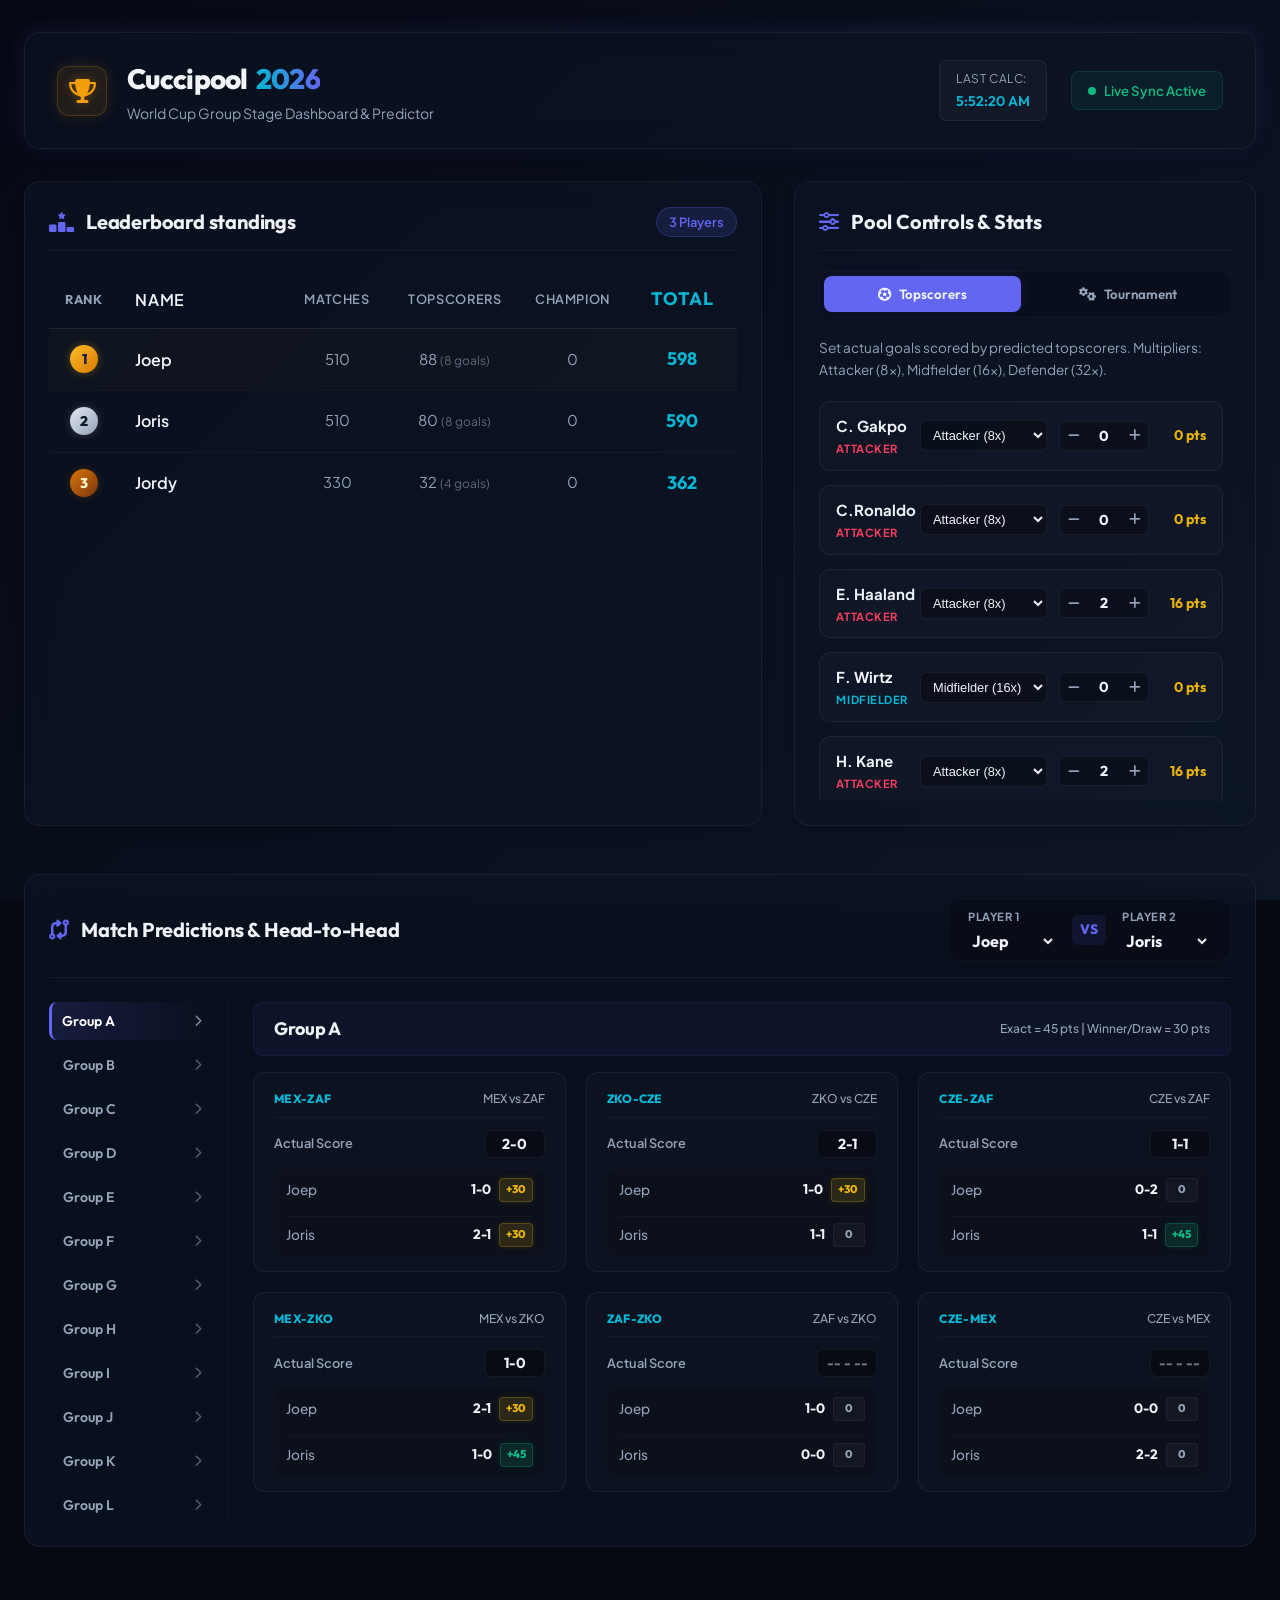
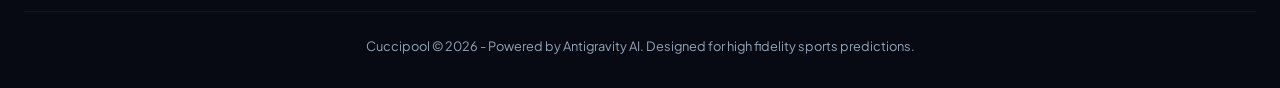
==== index.html @ 0c63f603 "init" ====
<!DOCTYPE html>
<html lang="en">
<head>
  <meta charset="UTF-8">
  <meta name="viewport" content="width=device-width, initial-scale=1.0">
  <title>Cuccipool - World Cup Dashboard</title>
  <!-- Google Fonts -->
  <link rel="preconnect" href="https://fonts.googleapis.com">
  <link rel="preconnect" href="https://fonts.gstatic.com" crossorigin>
  <link href="https://fonts.googleapis.com/css2?family=Outfit:wght@300;400;500;600;700;800&family=Plus+Jakarta+Sans:wght@300;400;500;600;700&display=swap" rel="stylesheet">
  <!-- FontAwesome Icons -->
  <link rel="stylesheet" href="https://cdnjs.cloudflare.com/ajax/libs/font-awesome/6.4.0/css/all.min.css">
  <!-- Stylesheets -->
  <link rel="stylesheet" href="style.css">
</head>
<body>
  <div class="app-container">
    <!-- Header -->
    <header class="main-header">
      <div class="logo-area">
        <div class="trophy-glow">
          <i class="fa-solid fa-trophy text-gold"></i>
        </div>
        <div class="header-text">
          <h1>Cuccipool <span>2026</span></h1>
          <p class="subtitle">World Cup Group Stage Dashboard & Predictor</p>
        </div>
      </div>
      <div class="header-meta">
        <div class="meta-item">
          <span class="meta-label">Last Calc:</span>
          <span class="meta-value" id="last-updated-time">-</span>
        </div>
        <div class="status-indicator">
          <span class="dot pulse"></span>
          <span class="status-text">Live Sync Active</span>
        </div>
      </div>
    </header>

    <!-- Main Grid -->
    <main class="dashboard-grid">
      <!-- Left Column: Leaderboard -->
      <section class="grid-card leaderboard-card">
        <div class="card-header">
          <div class="header-title">
            <i class="fa-solid fa-ranking-star"></i>
            <h2>Leaderboard standings</h2>
          </div>
          <span class="badge" id="participant-count">2 Players</span>
        </div>
        <div class="table-container">
          <table id="leaderboard-table">
            <thead>
              <tr>
                <th class="col-rank">Rank</th>
                <th class="col-name">Name</th>
                <th class="col-pts text-center">Matches</th>
                <th class="col-pts text-center">Topscorers</th>
                <th class="col-pts text-center">Champion</th>
                <th class="col-total text-center">Total</th>
              </tr>
            </thead>
            <tbody id="leaderboard-body">
              <!-- Dynamically populated -->
              <tr class="placeholder-row">
                <td colspan="6"><i class="fa-solid fa-spinner fa-spin"></i> Loading standings...</td>
              </tr>
            </tbody>
          </table>
        </div>
      </section>

      <!-- Right Column: Settings, Champion and Topscorers -->
      <section class="grid-card admin-card">
        <div class="card-header">
          <div class="header-title">
            <i class="fa-solid fa-sliders"></i>
            <h2>Pool Controls & Stats</h2>
          </div>
        </div>
        
        <div class="tabs">
          <button class="tab-btn active" onclick="switchTab('topscorers-tab')">
            <i class="fa-solid fa-soccer-ball"></i> Topscorers
          </button>
          <button class="tab-btn" onclick="switchTab('settings-tab')">
            <i class="fa-solid fa-gears"></i> Tournament
          </button>
        </div>

        <!-- Topscorers Panel -->
        <div id="topscorers-tab" class="tab-content active">
          <p class="section-desc">Set actual goals scored by predicted topscorers. Multipliers: Attacker (8x), Midfielder (16x), Defender (32x).</p>
          <div class="topscorers-list" id="topscorers-list-container">
            <!-- Dynamically populated -->
            <div class="placeholder-text"><i class="fa-solid fa-spinner fa-spin"></i> Loading topscorers...</div>
          </div>
        </div>

        <!-- Settings/Tournament Panel -->
        <div id="settings-tab" class="tab-content">
          <div class="form-group">
            <label for="actual-champion-input">Actual Tournament Champion</label>
            <div class="input-with-icon">
              <i class="fa-solid fa-crown text-gold"></i>
              <input type="text" id="actual-champion-input" placeholder="e.g. Spanje" oninput="onChampionChange(this.value)">
            </div>
            <p class="field-help">Predicting this correctly awards 250 points.</p>
          </div>

          <div class="pool-actions">
            <h3>Export/Import Data</h3>
            <p class="section-desc">Download updated actual results to save them permanently in your `actual_results.json` file.</p>
            <div class="action-buttons">
              <button class="btn btn-primary" onclick="exportResults()">
                <i class="fa-solid fa-file-export"></i> Export actual_results.json
              </button>
              <button class="btn btn-secondary" onclick="simulateRandomResults()">
                <i class="fa-solid fa-dice"></i> Simulate Group Stage
              </button>
              <button class="btn btn-outline" onclick="resetToDefaults()">
                <i class="fa-solid fa-rotate-left"></i> Reset Changes
              </button>
            </div>
          </div>
        </div>
      </section>
    </main>

    <!-- Bottom Section: Match Comparison -->
    <section class="grid-card comparison-card">
      <div class="comparison-header">
        <div class="header-title">
          <i class="fa-solid fa-code-compare"></i>
          <h2>Match Predictions & Head-to-Head</h2>
        </div>
        <div class="player-selectors">
          <div class="selector-group">
            <label for="player-a-select">Player 1</label>
            <select id="player-a-select" onchange="onPlayerSelectChange()"></select>
          </div>
          <div class="vs-divider">VS</div>
          <div class="selector-group">
            <label for="player-b-select">Player 2</label>
            <select id="player-b-select" onchange="onPlayerSelectChange()"></select>
          </div>
        </div>
      </div>

      <div class="matches-layout">
        <!-- Sidebar Groups Navigation -->
        <nav class="groups-nav" id="groups-navigation">
          <!-- Dynamically populated group links -->
        </nav>

        <!-- Matches Grid Container -->
        <div class="matches-grid-wrapper">
          <div class="group-header-banner">
            <h3 id="active-group-title">Group A</h3>
            <span class="group-rules-info">Exact = 45 pts | Winner/Draw = 30 pts</span>
          </div>
          <div class="matches-grid" id="matches-grid-container">
            <!-- Dynamically populated match cards -->
            <div class="placeholder-text"><i class="fa-solid fa-spinner fa-spin"></i> Loading matches...</div>
          </div>
        </div>
      </div>
    </section>

    <!-- Footer -->
    <footer class="main-footer">
      <p>Cuccipool &copy; 2026 - Powered by Antigravity AI. Designed for high fidelity sports predictions.</p>
    </footer>
  </div>

  <!-- Javascript Modules -->
  <script src="app.js"></script>
</body>
</html>
---- style.css ----
/* Reset & Base Styles */
* {
  box-sizing: border-box;
  margin: 0;
  padding: 0;
}

:root {
  --bg-dark: #070a13;
  --bg-gradient: linear-gradient(135deg, #060913 0%, #0d1527 100%);
  --card-bg: rgba(13, 20, 38, 0.6);
  --card-bg-hover: rgba(20, 30, 58, 0.85);
  --card-border: rgba(255, 255, 255, 0.06);
  --card-border-active: rgba(99, 102, 241, 0.4);
  
  --text-main: #f1f5f9;
  --text-muted: #94a3b8;
  --text-dark: #475569;
  
  --accent-primary: #6366f1; /* Indigo */
  --accent-cyan: #06b6d4;
  --accent-emerald: #10b981;
  --accent-rose: #f43f5e;
  --accent-yellow: #eab308;
  
  --gold: #f59e0b;
  --silver: #cbd5e1;
  --bronze: #b45309;
  
  --font-display: 'Outfit', -apple-system, BlinkMacSystemFont, "Segoe UI", Roboto, sans-serif;
  --font-body: 'Plus Jakarta Sans', -apple-system, sans-serif;
  
  --shadow-sm: 0 4px 6px -1px rgb(0 0 0 / 0.1), 0 2px 4px -2px rgb(0 0 0 / 0.1);
  --shadow-md: 0 10px 15px -3px rgb(0 0 0 / 0.1), 0 4px 6px -4px rgb(0 0 0 / 0.1);
  --shadow-lg: 0 20px 25px -5px rgb(0 0 0 / 0.2), 0 8px 10px -6px rgb(0 0 0 / 0.2);
  --shadow-glow: 0 0 20px rgba(99, 102, 241, 0.15);
  --shadow-glow-cyan: 0 0 20px rgba(6, 182, 212, 0.2);
}

body {
  background: var(--bg-dark);
  background-image: var(--bg-gradient);
  background-attachment: fixed;
  color: var(--text-main);
  font-family: var(--font-body);
  font-size: 15px;
  line-height: 1.6;
  min-height: 100vh;
  -webkit-font-smoothing: antialiased;
  -moz-osx-font-smoothing: grayscale;
}

/* App Layout */
.app-container {
  max-width: 1400px;
  margin: 0 auto;
  padding: 2rem 1.5rem;
  display: flex;
  flex-direction: column;
  gap: 2rem;
}

/* Header Styling */
.main-header {
  display: flex;
  justify-content: space-between;
  align-items: center;
  padding: 1.5rem 2rem;
  background: var(--card-bg);
  backdrop-filter: blur(16px);
  -webkit-backdrop-filter: blur(16px);
  border: 1px solid var(--card-border);
  border-radius: 16px;
  box-shadow: var(--shadow-md), var(--shadow-glow);
}

.logo-area {
  display: flex;
  align-items: center;
  gap: 1.25rem;
}

.trophy-glow {
  background: rgba(245, 158, 11, 0.1);
  border: 1px solid rgba(245, 158, 11, 0.2);
  width: 50px;
  height: 50px;
  border-radius: 12px;
  display: flex;
  align-items: center;
  justify-content: center;
  font-size: 1.5rem;
  box-shadow: 0 0 15px rgba(245, 158, 11, 0.15);
  animation: float 3s ease-in-out infinite;
}

@keyframes float {
  0%, 100% { transform: translateY(0); }
  50% { transform: translateY(-4px); }
}

.text-gold {
  color: var(--gold);
  text-shadow: 0 0 10px rgba(245, 158, 11, 0.3);
}

.header-text h1 {
  font-family: var(--font-display);
  font-weight: 800;
  font-size: 1.75rem;
  letter-spacing: -0.025em;
  display: flex;
  align-items: center;
  gap: 0.5rem;
}

.header-text h1 span {
  background: linear-gradient(90deg, var(--accent-cyan), var(--accent-primary));
  -webkit-background-clip: text;
  -webkit-text-fill-color: transparent;
}

.subtitle {
  color: var(--text-muted);
  font-size: 0.875rem;
  font-weight: 400;
}

.header-meta {
  display: flex;
  align-items: center;
  gap: 1.5rem;
}

.meta-item {
  background: rgba(255, 255, 255, 0.03);
  border: 1px solid var(--card-border);
  padding: 0.5rem 1rem;
  border-radius: 8px;
  display: flex;
  flex-direction: column;
  gap: 0.125rem;
}

.meta-label {
  font-size: 0.75rem;
  text-transform: uppercase;
  letter-spacing: 0.05em;
  color: var(--text-muted);
}

.meta-value {
  font-family: var(--font-display);
  font-weight: 600;
  font-size: 0.875rem;
  color: var(--accent-cyan);
}

.status-indicator {
  display: flex;
  align-items: center;
  gap: 0.5rem;
  background: rgba(16, 185, 129, 0.08);
  border: 1px solid rgba(16, 185, 129, 0.15);
  padding: 0.5rem 1rem;
  border-radius: 8px;
}

.dot {
  width: 8px;
  height: 8px;
  background-color: var(--accent-emerald);
  border-radius: 50%;
}

.dot.pulse {
  animation: pulse-ring 2s cubic-bezier(0.455, 0.03, 0.515, 0.955) infinite;
}

@keyframes pulse-ring {
  0% { transform: scale(0.85); box-shadow: 0 0 0 0 rgba(16, 185, 129, 0.7); }
  70% { transform: scale(1); box-shadow: 0 0 0 6px rgba(16, 185, 129, 0); }
  100% { transform: scale(0.85); box-shadow: 0 0 0 0 rgba(16, 185, 129, 0); }
}

.status-text {
  font-size: 0.825rem;
  font-weight: 600;
  color: var(--accent-emerald);
}

/* Dashboard Grid Layout */
.dashboard-grid {
  display: grid;
  grid-template-columns: 1.6fr 1fr;
  gap: 2rem;
}

/* Base Card Styling (Glassmorphism) */
.grid-card {
  background: var(--card-bg);
  backdrop-filter: blur(16px);
  -webkit-backdrop-filter: blur(16px);
  border: 1px solid var(--card-border);
  border-radius: 16px;
  padding: 1.5rem;
  box-shadow: var(--shadow-md);
  display: flex;
  flex-direction: column;
  transition: border-color 0.3s ease, box-shadow 0.3s ease;
}

.grid-card:hover {
  border-color: rgba(255, 255, 255, 0.1);
  box-shadow: var(--shadow-lg), var(--shadow-glow);
}

.card-header {
  display: flex;
  justify-content: space-between;
  align-items: center;
  margin-bottom: 1.25rem;
  padding-bottom: 0.75rem;
  border-bottom: 1px solid rgba(255, 255, 255, 0.05);
}

.header-title {
  display: flex;
  align-items: center;
  gap: 0.75rem;
}

.header-title i {
  color: var(--accent-primary);
  font-size: 1.25rem;
}

.header-title h2 {
  font-family: var(--font-display);
  font-size: 1.25rem;
  font-weight: 700;
  letter-spacing: -0.01em;
}

.badge {
  background: rgba(99, 102, 241, 0.15);
  border: 1px solid rgba(99, 102, 241, 0.25);
  color: var(--accent-primary);
  padding: 0.25rem 0.75rem;
  border-radius: 20px;
  font-size: 0.8rem;
  font-weight: 600;
}

/* Tables styling */
.table-container {
  overflow-x: auto;
  width: 100%;
}

table {
  width: 100%;
  border-collapse: collapse;
  text-align: left;
}

th {
  color: var(--text-muted);
  font-size: 0.8rem;
  text-transform: uppercase;
  letter-spacing: 0.05em;
  padding: 0.875rem 1rem;
  border-bottom: 1px solid rgba(255, 255, 255, 0.08);
  font-weight: 600;
}

td {
  padding: 1rem;
  border-bottom: 1px solid rgba(255, 255, 255, 0.04);
  vertical-align: middle;
  font-size: 0.925rem;
}

tr:last-child td {
  border-bottom: none;
}

tbody tr {
  transition: background-color 0.2s ease, transform 0.2s ease;
}

tbody tr:hover {
  background-color: rgba(255, 255, 255, 0.02);
}

/* Leaderboard columns specs */
.col-rank {
  width: 70px;
  font-family: var(--font-display);
  font-weight: 700;
  text-align: center;
}

.col-name {
  font-weight: 600;
  color: var(--text-main);
  font-size: 1rem;
}

.col-pts {
  width: 110px;
  color: var(--text-muted);
}

.col-total {
  width: 110px;
  font-family: var(--font-display);
  font-weight: 700;
  font-size: 1.125rem;
  color: var(--accent-cyan);
}

/* Rank Badge Styles */
.rank-badge {
  display: inline-flex;
  align-items: center;
  justify-content: center;
  width: 28px;
  height: 28px;
  border-radius: 50%;
  font-size: 0.875rem;
  font-weight: 800;
  margin: 0 auto;
}

.rank-1 .rank-badge {
  background: linear-gradient(135deg, #fbbf24 0%, #d97706 100%);
  color: #1e1b4b;
  box-shadow: 0 0 10px rgba(251, 191, 36, 0.3);
}

.rank-2 .rank-badge {
  background: linear-gradient(135deg, #e2e8f0 0%, #94a3b8 100%);
  color: #0f172a;
  box-shadow: 0 0 10px rgba(226, 232, 240, 0.2);
}

.rank-3 .rank-badge {
  background: linear-gradient(135deg, #d97706 0%, #78350f 100%);
  color: #fef3c7;
  box-shadow: 0 0 10px rgba(217, 119, 6, 0.2);
}

.rank-other .rank-badge {
  background: rgba(255, 255, 255, 0.05);
  color: var(--text-muted);
  border: 1px solid rgba(255, 255, 255, 0.05);
}

/* Highlight winner row */
.leaderboard-row.rank-1 {
  background: rgba(251, 191, 36, 0.02);
}

.leaderboard-row.rank-1:hover {
  background: rgba(251, 191, 36, 0.04);
}

.text-center {
  text-align: center;
}

/* Tabs System */
.tabs {
  display: flex;
  gap: 0.5rem;
  margin-bottom: 1.25rem;
  background: rgba(0, 0, 0, 0.2);
  padding: 0.25rem;
  border-radius: 10px;
  border: 1px solid rgba(255, 255, 255, 0.03);
}

.tab-btn {
  flex: 1;
  background: transparent;
  border: none;
  color: var(--text-muted);
  padding: 0.625rem;
  border-radius: 8px;
  font-family: var(--font-display);
  font-weight: 600;
  cursor: pointer;
  display: flex;
  align-items: center;
  justify-content: center;
  gap: 0.5rem;
  transition: all 0.25s ease;
}

.tab-btn:hover {
  color: var(--text-main);
  background: rgba(255, 255, 255, 0.02);
}

.tab-btn.active {
  color: var(--text-main);
  background: var(--accent-primary);
  box-shadow: var(--shadow-sm), 0 0 12px rgba(99, 102, 241, 0.2);
}

.tab-content {
  display: none;
}

.tab-content.active {
  display: block;
}

.section-desc {
  color: var(--text-muted);
  font-size: 0.85rem;
  margin-bottom: 1.25rem;
}

/* Topscorers Admin List */
.topscorers-list {
  display: flex;
  flex-direction: column;
  gap: 0.875rem;
  max-height: 400px;
  overflow-y: auto;
  padding-right: 0.5rem;
}

/* Custom Scrollbar */
::-webkit-scrollbar {
  width: 6px;
  height: 6px;
}

::-webkit-scrollbar-track {
  background: rgba(0, 0, 0, 0.1);
  border-radius: 4px;
}

::-webkit-scrollbar-thumb {
  background: rgba(255, 255, 255, 0.1);
  border-radius: 4px;
}

::-webkit-scrollbar-thumb:hover {
  background: rgba(255, 255, 255, 0.2);
}

.topscorer-item {
  display: flex;
  align-items: center;
  justify-content: space-between;
  background: rgba(255, 255, 255, 0.02);
  border: 1px solid var(--card-border);
  padding: 0.75rem 1rem;
  border-radius: 12px;
  transition: all 0.2s ease;
}

.topscorer-item:hover {
  border-color: rgba(255, 255, 255, 0.08);
  background: rgba(255, 255, 255, 0.04);
}

.player-info-meta {
  display: flex;
  flex-direction: column;
  gap: 0.125rem;
}

.player-name {
  font-weight: 700;
  color: var(--text-main);
}

.player-position-pill {
  font-size: 0.7rem;
  text-transform: uppercase;
  letter-spacing: 0.05em;
  font-weight: 700;
  display: inline-block;
}

.pos-attacker { color: var(--accent-rose); }
.pos-midfielder { color: var(--accent-cyan); }
.pos-defender { color: var(--accent-emerald); }

.player-controls {
  display: flex;
  align-items: center;
  gap: 0.75rem;
}

.select-pos-dropdown {
  background: rgba(0, 0, 0, 0.3);
  border: 1px solid var(--card-border);
  color: var(--text-main);
  padding: 0.375rem 0.5rem;
  border-radius: 6px;
  font-size: 0.8rem;
  outline: none;
  cursor: pointer;
}

.goals-input-wrapper {
  display: flex;
  align-items: center;
  background: rgba(0, 0, 0, 0.3);
  border: 1px solid var(--card-border);
  border-radius: 6px;
  overflow: hidden;
  width: 90px;
}

.goals-input-wrapper button {
  background: transparent;
  border: none;
  color: var(--text-muted);
  width: 28px;
  height: 28px;
  cursor: pointer;
  transition: color 0.15s, background-color 0.15s;
}

.goals-input-wrapper button:hover {
  color: var(--text-main);
  background: rgba(255, 255, 255, 0.05);
}

.goals-input-wrapper input {
  background: transparent;
  border: none;
  color: var(--text-main);
  width: 34px;
  text-align: center;
  font-family: var(--font-display);
  font-weight: 700;
  font-size: 0.9rem;
  outline: none;
}

/* Hide spin buttons */
.goals-input-wrapper input::-webkit-outer-spin-button,
.goals-input-wrapper input::-webkit-inner-spin-button {
  -webkit-appearance: none;
  margin: 0;
}

.goals-points-badge {
  font-family: var(--font-display);
  font-weight: 700;
  font-size: 0.875rem;
  color: var(--accent-yellow);
  min-width: 45px;
  text-align: right;
}

/* Form Styling */
.form-group {
  margin-bottom: 1.5rem;
  display: flex;
  flex-direction: column;
  gap: 0.5rem;
}

.form-group label {
  font-size: 0.85rem;
  font-weight: 600;
  color: var(--text-muted);
  text-transform: uppercase;
  letter-spacing: 0.05em;
}

.input-with-icon {
  position: relative;
  display: flex;
  align-items: center;
}

.input-with-icon i {
  position: absolute;
  left: 1rem;
  color: var(--text-muted);
}

.input-with-icon input {
  width: 100%;
  background: rgba(0, 0, 0, 0.3);
  border: 1px solid var(--card-border);
  color: var(--text-main);
  padding: 0.75rem 1rem 0.75rem 2.5rem;
  border-radius: 10px;
  font-family: var(--font-body);
  font-size: 0.95rem;
  outline: none;
  transition: all 0.2s ease;
}

.input-with-icon input:focus {
  border-color: var(--accent-primary);
  box-shadow: 0 0 10px rgba(99, 102, 241, 0.15);
}

.field-help {
  font-size: 0.75rem;
  color: var(--text-muted);
}

/* Action panels */
.pool-actions {
  border-top: 1px solid rgba(255, 255, 255, 0.05);
  padding-top: 1.5rem;
  margin-top: 1.5rem;
}

.pool-actions h3 {
  font-family: var(--font-display);
  font-size: 1rem;
  font-weight: 700;
  margin-bottom: 0.5rem;
}

.action-buttons {
  display: flex;
  flex-direction: column;
  gap: 0.75rem;
}

/* Button Classes */
.btn {
  display: inline-flex;
  align-items: center;
  justify-content: center;
  gap: 0.5rem;
  padding: 0.75rem 1.25rem;
  border-radius: 10px;
  font-family: var(--font-display);
  font-weight: 600;
  font-size: 0.9rem;
  cursor: pointer;
  transition: all 0.25s ease;
  width: 100%;
  border: 1px solid transparent;
}

.btn-primary {
  background: linear-gradient(135deg, var(--accent-primary) 0%, #4f46e5 100%);
  color: white;
  box-shadow: 0 4px 12px rgba(99, 102, 241, 0.2);
}

.btn-primary:hover {
  opacity: 0.95;
  box-shadow: 0 4px 20px rgba(99, 102, 241, 0.35);
  transform: translateY(-1px);
}

.btn-secondary {
  background: rgba(6, 182, 212, 0.1);
  border: 1px solid rgba(6, 182, 212, 0.2);
  color: var(--accent-cyan);
}

.btn-secondary:hover {
  background: rgba(6, 182, 212, 0.15);
  box-shadow: 0 4px 12px rgba(6, 182, 212, 0.1);
}

.btn-outline {
  background: transparent;
  border: 1px solid rgba(255, 255, 255, 0.08);
  color: var(--text-main);
}

.btn-outline:hover {
  background: rgba(255, 255, 255, 0.03);
  border-color: rgba(255, 255, 255, 0.15);
}

/* Match Comparison Section */
.comparison-card {
  margin-top: 1rem;
}

.comparison-header {
  display: flex;
  justify-content: space-between;
  align-items: center;
  margin-bottom: 1.5rem;
  padding-bottom: 1rem;
  border-bottom: 1px solid rgba(255, 255, 255, 0.05);
  flex-wrap: wrap;
  gap: 1rem;
}

.player-selectors {
  display: flex;
  align-items: center;
  gap: 1rem;
  background: rgba(0, 0, 0, 0.2);
  padding: 0.5rem 1.25rem;
  border-radius: 12px;
  border: 1px solid rgba(255, 255, 255, 0.03);
}

.selector-group {
  display: flex;
  flex-direction: column;
  gap: 0.25rem;
}

.selector-group label {
  font-size: 0.7rem;
  color: var(--text-muted);
  text-transform: uppercase;
  font-weight: 700;
  letter-spacing: 0.05em;
}

.selector-group select {
  background: transparent;
  border: none;
  color: var(--text-main);
  font-family: var(--font-display);
  font-weight: 700;
  font-size: 1rem;
  outline: none;
  cursor: pointer;
  padding-right: 1.5rem;
}

.vs-divider {
  font-family: var(--font-display);
  font-weight: 800;
  color: var(--accent-primary);
  font-size: 0.85rem;
  background: rgba(99, 102, 241, 0.1);
  padding: 0.25rem 0.5rem;
  border-radius: 6px;
}

/* Matches Layout Navigation + Grid */
.matches-layout {
  display: grid;
  grid-template-columns: 180px 1fr;
  gap: 1.5rem;
}

/* Group Nav links */
.groups-nav {
  display: flex;
  flex-direction: column;
  gap: 0.375rem;
  border-right: 1px solid rgba(255, 255, 255, 0.04);
  padding-right: 0.75rem;
  max-height: 520px;
  overflow-y: auto;
}

.group-nav-link {
  background: transparent;
  border: none;
  color: var(--text-muted);
  padding: 0.625rem 0.875rem;
  border-radius: 8px;
  text-align: left;
  font-family: var(--font-display);
  font-weight: 600;
  font-size: 0.875rem;
  cursor: pointer;
  transition: all 0.2s ease;
  display: flex;
  align-items: center;
  justify-content: space-between;
}

.group-nav-link:hover {
  color: var(--text-main);
  background: rgba(255, 255, 255, 0.02);
}

.group-nav-link.active {
  color: white;
  background: linear-gradient(90deg, rgba(99, 102, 241, 0.15) 0%, transparent 100%);
  border-left: 3px solid var(--accent-primary);
  padding-left: 0.625rem;
}

/* Matches Grid */
.matches-grid-wrapper {
  display: flex;
  flex-direction: column;
  gap: 1rem;
}

.group-header-banner {
  display: flex;
  justify-content: space-between;
  align-items: center;
  background: rgba(99, 102, 241, 0.05);
  border: 1px solid rgba(99, 102, 241, 0.1);
  padding: 0.75rem 1.25rem;
  border-radius: 10px;
}

.group-header-banner h3 {
  font-family: var(--font-display);
  font-size: 1.125rem;
  font-weight: 700;
  color: var(--text-main);
}

.group-rules-info {
  font-size: 0.75rem;
  color: var(--text-muted);
  font-weight: 500;
}

.matches-grid {
  display: grid;
  grid-template-columns: repeat(auto-fill, minmax(280px, 1fr));
  gap: 1.25rem;
}

/* Match Cards */
.match-card {
  background: rgba(255, 255, 255, 0.015);
  border: 1px solid var(--card-border);
  border-radius: 12px;
  padding: 1rem 1.25rem;
  display: flex;
  flex-direction: column;
  gap: 0.75rem;
  transition: all 0.25s ease;
}

.match-card:hover {
  background: rgba(255, 255, 255, 0.03);
  border-color: rgba(255, 255, 255, 0.1);
  transform: translateY(-2px);
}

.match-meta {
  display: flex;
  justify-content: space-between;
  align-items: center;
  font-size: 0.75rem;
  color: var(--text-muted);
  border-bottom: 1px solid rgba(255, 255, 255, 0.03);
  padding-bottom: 0.5rem;
}

.match-id {
  font-family: var(--font-display);
  font-weight: 800;
  color: var(--accent-cyan);
  letter-spacing: 0.025em;
}

.match-teams {
  display: flex;
  align-items: center;
  gap: 0.5rem;
  font-weight: 500;
}

.match-row-data {
  display: flex;
  justify-content: space-between;
  align-items: center;
}

.score-display-row {
  display: flex;
  align-items: center;
  gap: 0.75rem;
}

.score-label {
  font-size: 0.8rem;
  color: var(--text-muted);
  font-weight: 600;
}

.actual-score-input {
  width: 60px;
  background: rgba(0, 0, 0, 0.4);
  border: 1px solid var(--card-border);
  color: var(--text-main);
  padding: 0.25rem 0.5rem;
  border-radius: 6px;
  font-family: var(--font-display);
  font-weight: 700;
  text-align: center;
  outline: none;
  font-size: 0.9rem;
  transition: border-color 0.2s;
}

.actual-score-input:focus {
  border-color: var(--accent-cyan);
  box-shadow: 0 0 8px rgba(6, 182, 212, 0.2);
}

/* Predictions Section inside Match Card */
.predictions-area {
  display: flex;
  flex-direction: column;
  gap: 0.5rem;
  background: rgba(0, 0, 0, 0.15);
  padding: 0.5rem 0.75rem;
  border-radius: 8px;
  font-size: 0.85rem;
}

.prediction-item {
  display: flex;
  justify-content: space-between;
  align-items: center;
}

.pred-player-name {
  color: var(--text-muted);
  font-weight: 500;
  max-width: 90px;
  overflow: hidden;
  text-overflow: ellipsis;
  white-space: nowrap;
}

.pred-content-row {
  display: flex;
  align-items: center;
  gap: 0.5rem;
}

.pred-val {
  font-family: var(--font-display);
  font-weight: 700;
  color: var(--text-main);
}

/* Point pills */
.point-badge {
  font-size: 0.7rem;
  font-weight: 800;
  padding: 0.125rem 0.375rem;
  border-radius: 4px;
  min-width: 32px;
  text-align: center;
  font-family: var(--font-display);
}

.pts-45 {
  background: rgba(16, 185, 129, 0.15);
  color: var(--accent-emerald);
  border: 1px solid rgba(16, 185, 129, 0.25);
  box-shadow: 0 0 8px rgba(16, 185, 129, 0.1);
}

.pts-30 {
  background: rgba(234, 179, 8, 0.15);
  color: var(--accent-yellow);
  border: 1px solid rgba(234, 179, 8, 0.25);
  box-shadow: 0 0 8px rgba(234, 179, 8, 0.1);
}

.pts-0 {
  background: rgba(255, 255, 255, 0.03);
  color: var(--text-muted);
  border: 1px solid rgba(255, 255, 255, 0.05);
}

/* Footer Styling */
.main-footer {
  text-align: center;
  margin-top: 2rem;
  padding-top: 1.5rem;
  border-top: 1px solid rgba(255, 255, 255, 0.05);
  color: var(--text-muted);
  font-size: 0.8rem;
}

.placeholder-text {
  text-align: center;
  padding: 2rem;
  color: var(--text-muted);
}

.placeholder-row td {
  text-align: center;
  padding: 2rem;
  color: var(--text-muted);
}

/* Responsive adjustments */
@media (max-width: 1024px) {
  .dashboard-grid {
    grid-template-columns: 1fr;
  }
}

@media (max-width: 768px) {
  .app-container {
    padding: 1rem;
  }
  
  .main-header {
    flex-direction: column;
    align-items: flex-start;
    gap: 1rem;
  }
  
  .header-meta {
    width: 100%;
    justify-content: space-between;
  }
  
  .matches-layout {
    grid-template-columns: 1fr;
  }
  
  .groups-nav {
    flex-direction: row;
    border-right: none;
    border-bottom: 1px solid rgba(255, 255, 255, 0.04);
    padding-right: 0;
    padding-bottom: 0.75rem;
    overflow-x: auto;
    max-height: none;
  }
  
  .group-nav-link.active {
    border-left: none;
    border-bottom: 3px solid var(--accent-primary);
  }
}
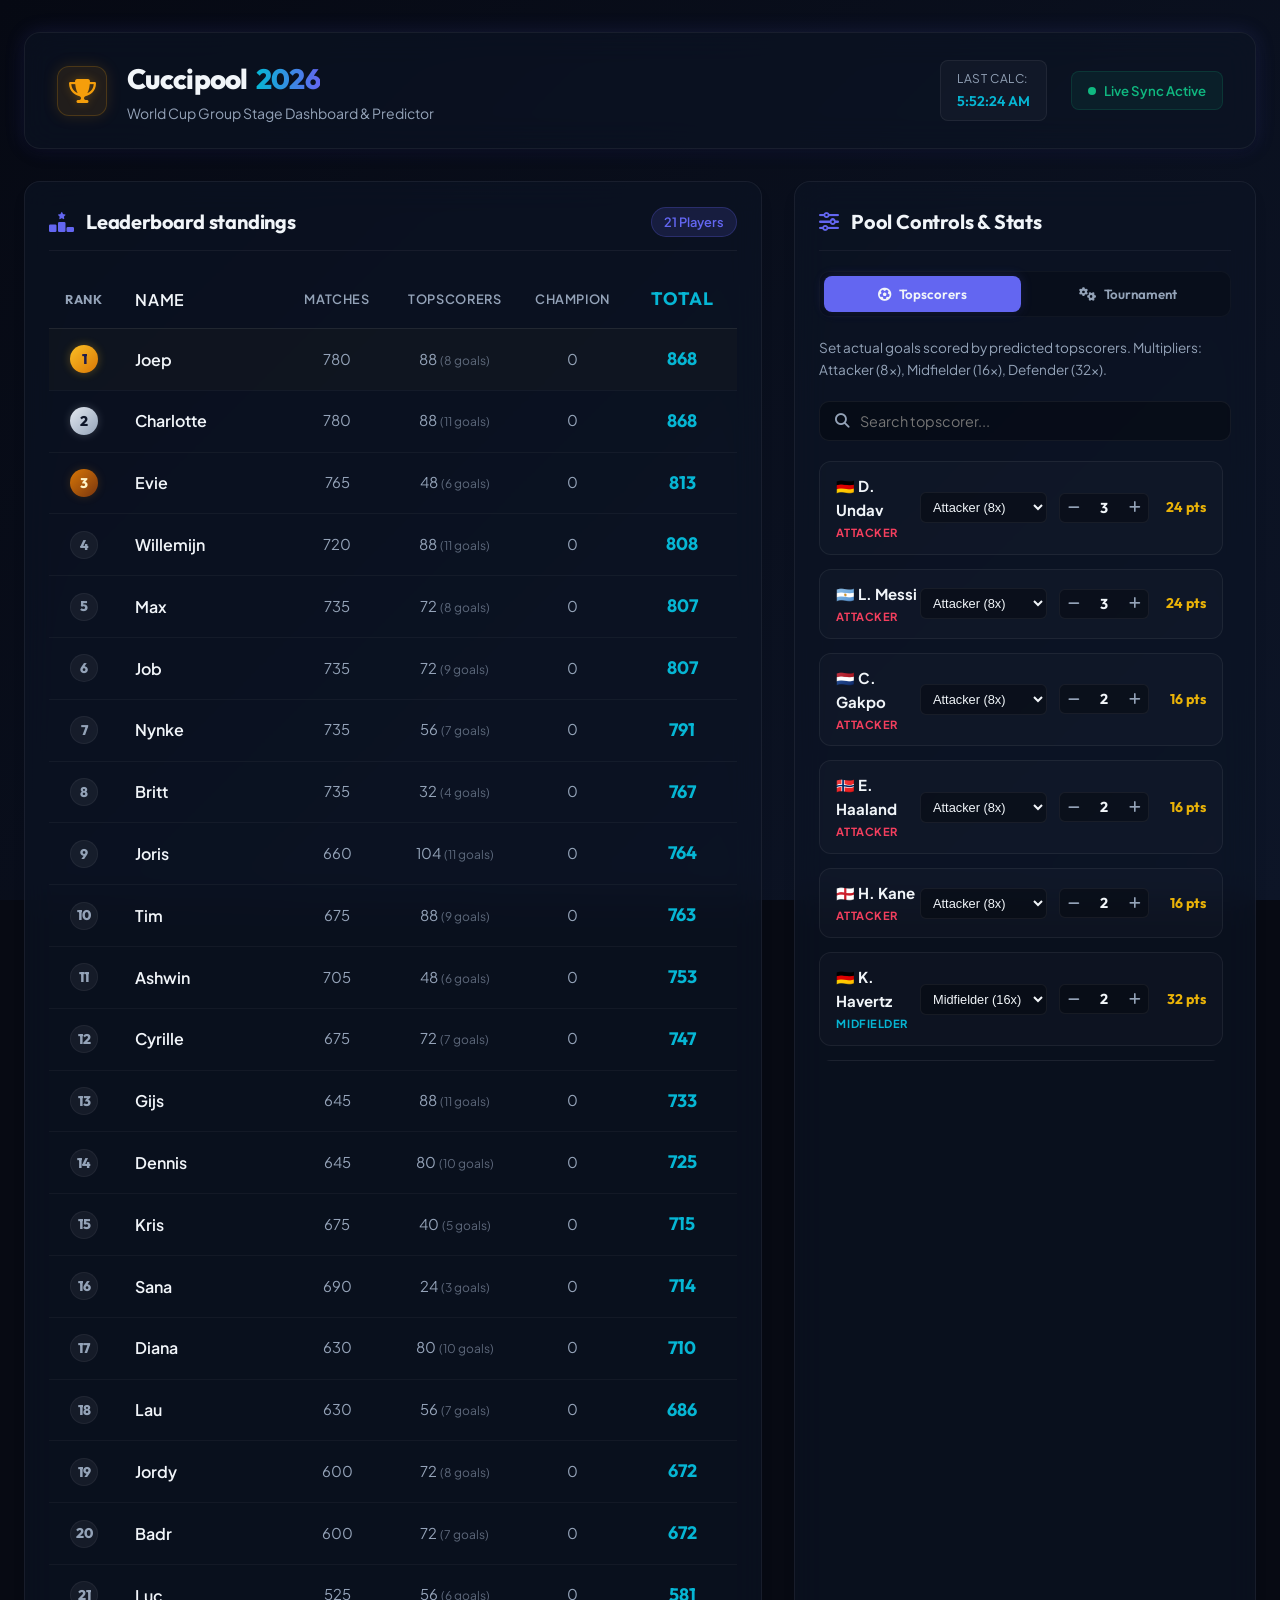
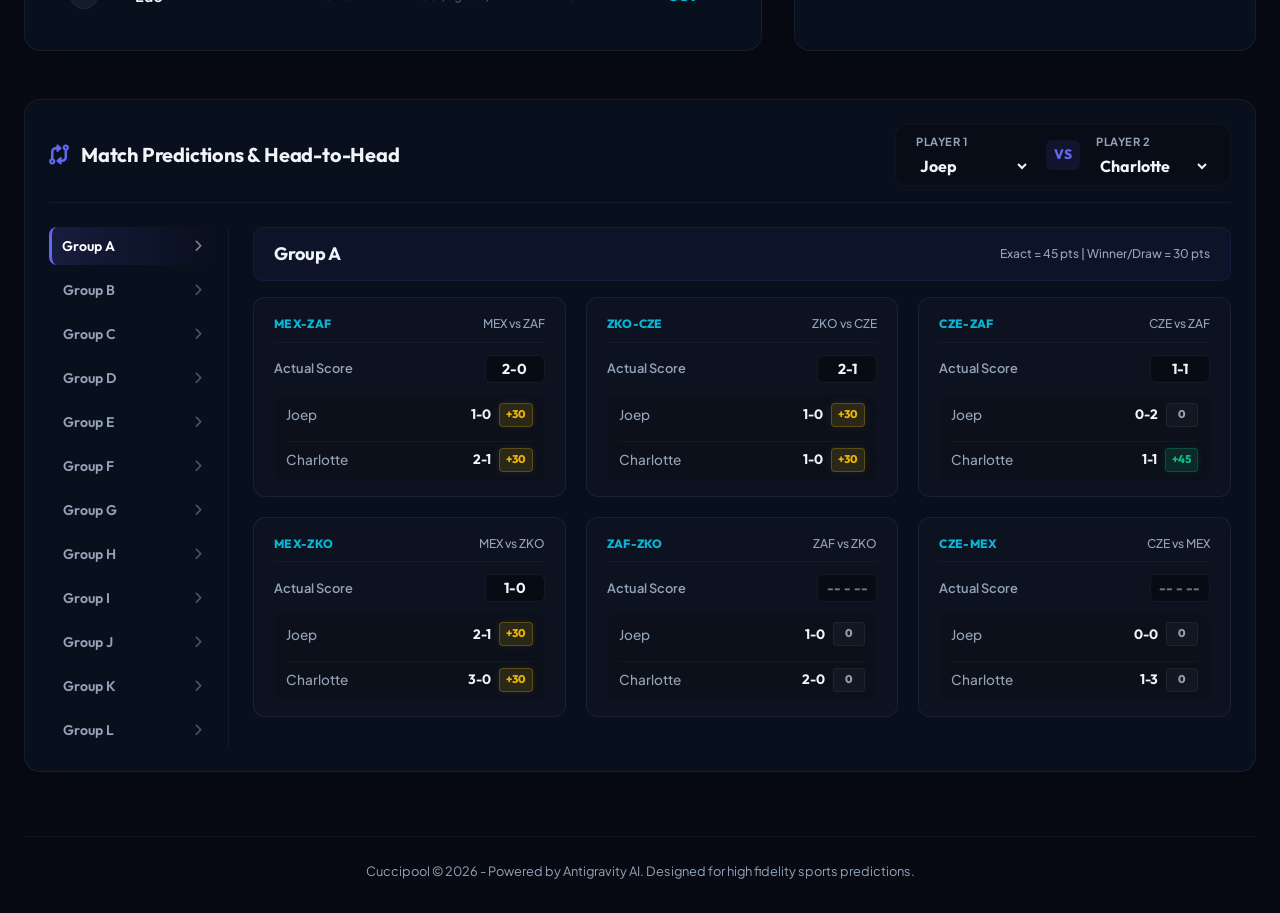
==== commit 4391c0e1: "update" ====
--- a/index.html
+++ b/index.html
@@ -92,6 +92,10 @@
         <!-- Topscorers Panel -->
         <div id="topscorers-tab" class="tab-content active">
           <p class="section-desc">Set actual goals scored by predicted topscorers. Multipliers: Attacker (8x), Midfielder (16x), Defender (32x).</p>
+          <div class="search-filter-container">
+            <i class="fa-solid fa-magnifying-glass"></i>
+            <input type="text" id="topscorer-search-input" placeholder="Search topscorer..." oninput="onTopscorerSearchChange(this.value)">
+          </div>
           <div class="topscorers-list" id="topscorers-list-container">
             <!-- Dynamically populated -->
             <div class="placeholder-text"><i class="fa-solid fa-spinner fa-spin"></i> Loading topscorers...</div>
--- a/style.css
+++ b/style.css
@@ -423,12 +423,45 @@
   margin-bottom: 1.25rem;
 }
 
+/* Search Filter Container */
+.search-filter-container {
+  position: relative;
+  margin-bottom: 1.25rem;
+  display: flex;
+  align-items: center;
+}
+
+.search-filter-container i {
+  position: absolute;
+  left: 1rem;
+  color: var(--text-muted);
+  font-size: 0.9rem;
+}
+
+.search-filter-container input {
+  width: 100%;
+  background: rgba(0, 0, 0, 0.3);
+  border: 1px solid var(--card-border);
+  color: var(--text-main);
+  padding: 0.625rem 1rem 0.625rem 2.5rem;
+  border-radius: 10px;
+  font-family: var(--font-body);
+  font-size: 0.9rem;
+  outline: none;
+  transition: all 0.2s ease;
+}
+
+.search-filter-container input:focus {
+  border-color: var(--accent-primary);
+  box-shadow: 0 0 10px rgba(99, 102, 241, 0.15);
+}
+
 /* Topscorers Admin List */
 .topscorers-list {
   display: flex;
   flex-direction: column;
   gap: 0.875rem;
-  max-height: 400px;
+  max-height: 600px;
   overflow-y: auto;
   padding-right: 0.5rem;
 }
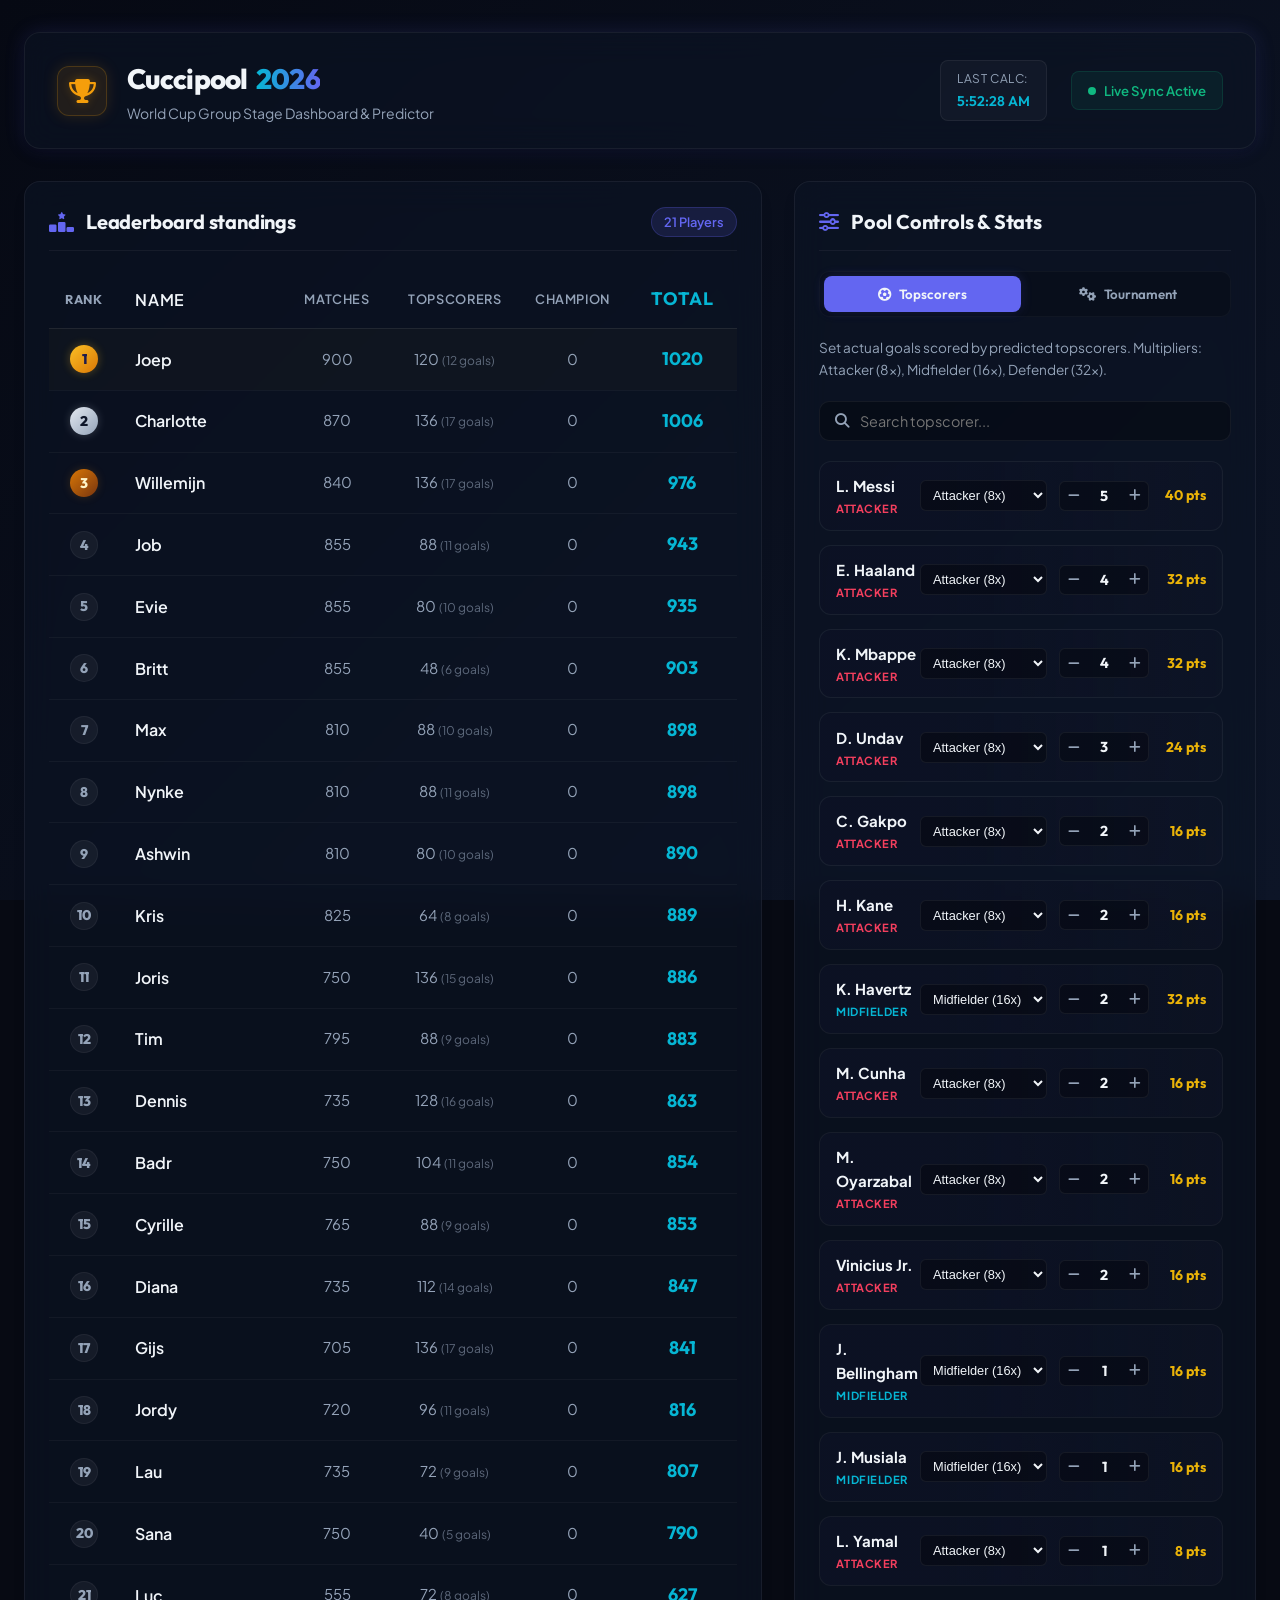
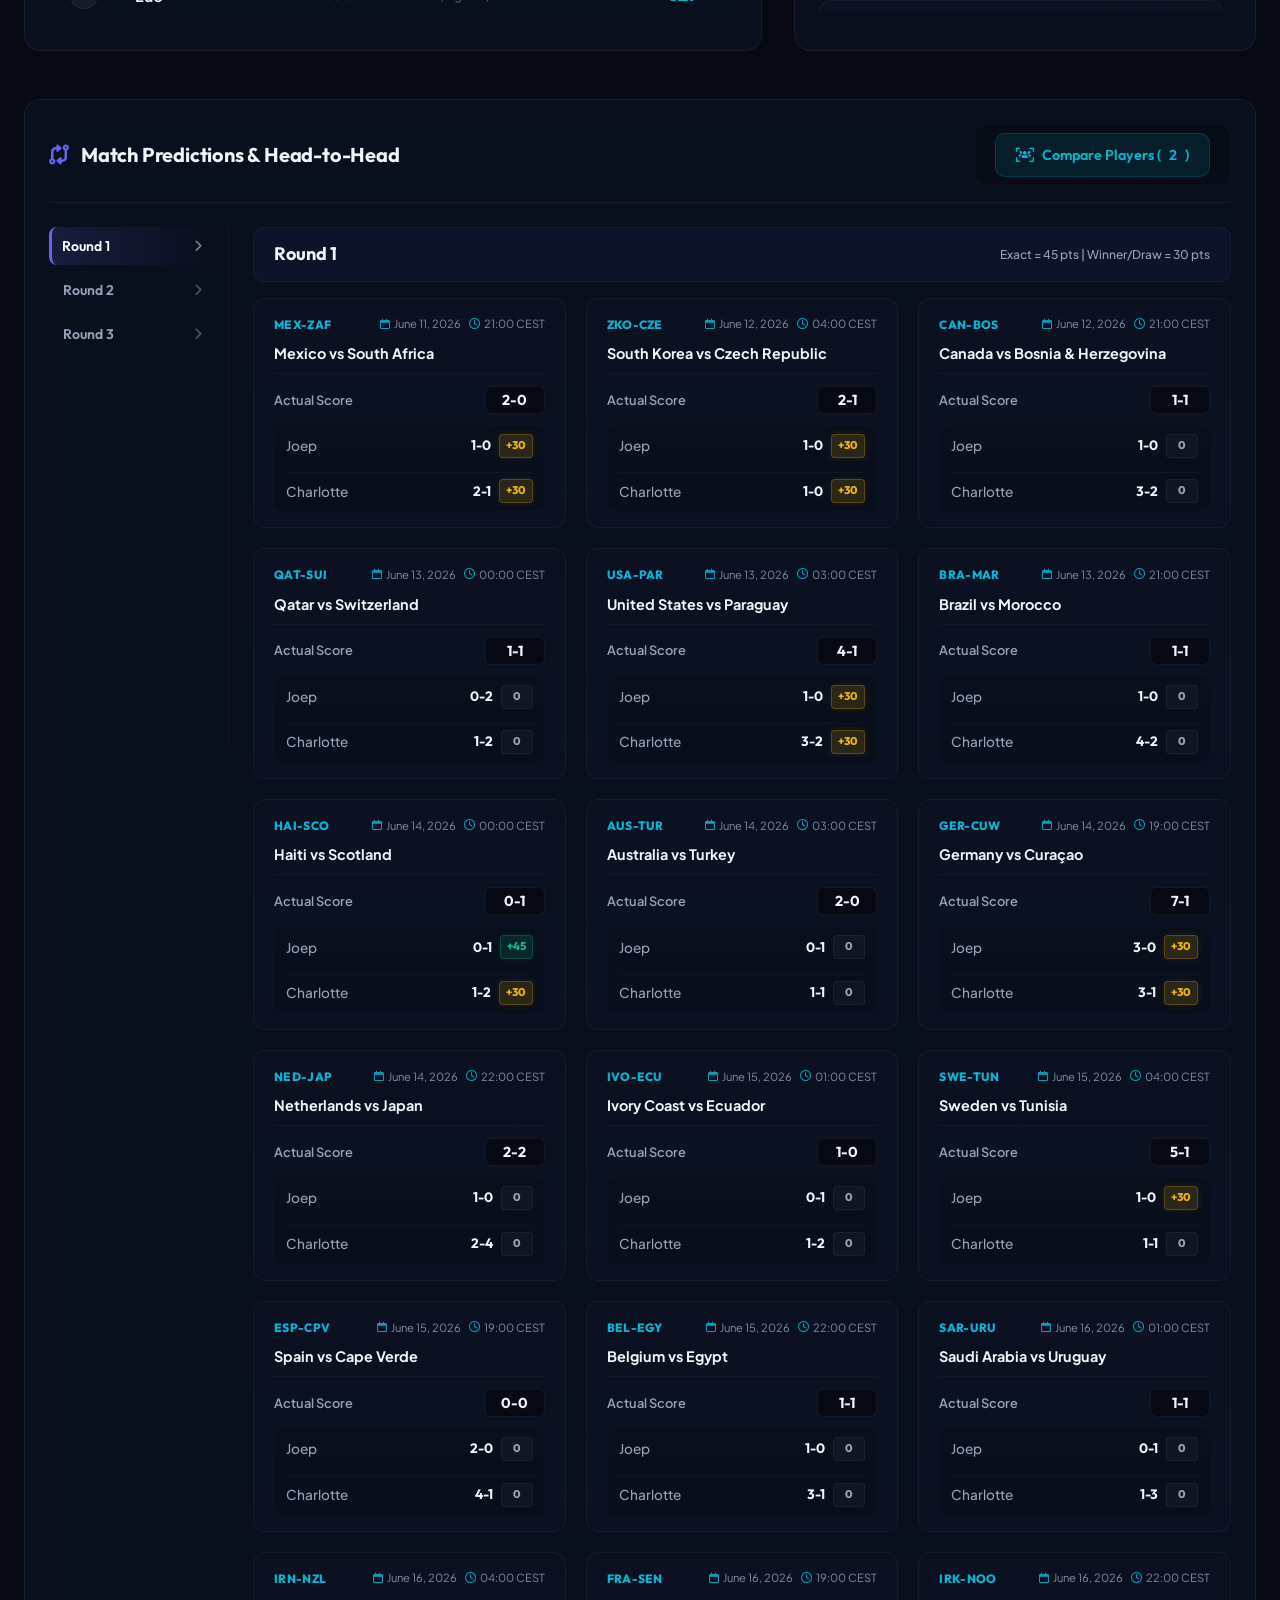
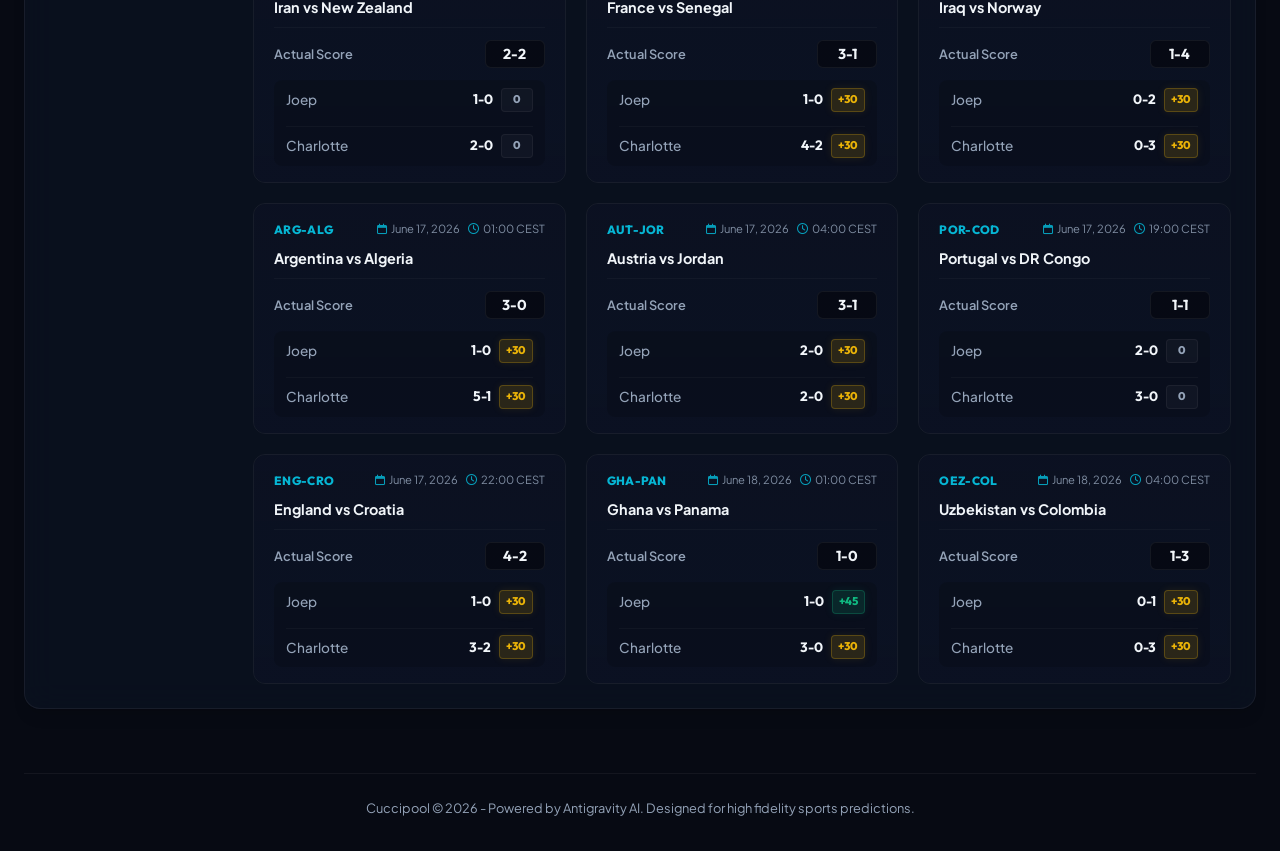
==== commit 64af7b13: "update" ====
--- a/index.html
+++ b/index.html
@@ -140,28 +140,22 @@
           <h2>Match Predictions & Head-to-Head</h2>
         </div>
         <div class="player-selectors">
-          <div class="selector-group">
-            <label for="player-a-select">Player 1</label>
-            <select id="player-a-select" onchange="onPlayerSelectChange()"></select>
-          </div>
-          <div class="vs-divider">VS</div>
-          <div class="selector-group">
-            <label for="player-b-select">Player 2</label>
-            <select id="player-b-select" onchange="onPlayerSelectChange()"></select>
-          </div>
+          <button class="btn btn-secondary select-compare-btn" onclick="openComparePopup()" style="width: auto;">
+            <i class="fa-solid fa-users-viewfinder"></i> Compare Players (<span id="compare-count">2</span>)
+          </button>
         </div>
       </div>
 
       <div class="matches-layout">
-        <!-- Sidebar Groups Navigation -->
-        <nav class="groups-nav" id="groups-navigation">
-          <!-- Dynamically populated group links -->
+        <!-- Sidebar Rounds Navigation -->
+        <nav class="rounds-nav" id="rounds-navigation">
+          <!-- Dynamically populated round links -->
         </nav>
 
         <!-- Matches Grid Container -->
         <div class="matches-grid-wrapper">
           <div class="group-header-banner">
-            <h3 id="active-group-title">Group A</h3>
+            <h3 id="active-round-title">Round 1</h3>
             <span class="group-rules-info">Exact = 45 pts | Winner/Draw = 30 pts</span>
           </div>
           <div class="matches-grid" id="matches-grid-container">
@@ -171,6 +165,36 @@
         </div>
       </div>
     </section>
+
+    <!-- Comparison Player Selector Modal -->
+    <div id="compare-modal" class="modal-overlay">
+      <div class="modal-card">
+        <div class="modal-header">
+          <h3><i class="fa-solid fa-users"></i> Compare Predictions</h3>
+          <button class="close-btn" onclick="closeComparePopup()">&times;</button>
+        </div>
+        <div class="modal-body">
+          <p class="section-desc" style="margin-bottom: 0.75rem;">Select the players whose predictions you want to display side-by-side on the match cards.</p>
+          <div class="modal-controls">
+            <div class="search-filter-container" style="margin-bottom: 0;">
+              <i class="fa-solid fa-magnifying-glass"></i>
+              <input type="text" id="compare-search-input" placeholder="Search player..." oninput="filterComparePlayers(this.value)">
+            </div>
+            <div class="bulk-actions">
+              <button class="btn btn-outline btn-xs" onclick="selectBulkCompare('all')">Select All</button>
+              <button class="btn btn-outline btn-xs" onclick="selectBulkCompare('none')">Clear All</button>
+            </div>
+          </div>
+          <div class="compare-players-list" id="compare-players-list-container">
+            <!-- Dynamically populated checkboxes -->
+          </div>
+        </div>
+        <div class="modal-footer">
+          <button class="btn btn-outline" onclick="closeComparePopup()">Cancel</button>
+          <button class="btn btn-primary" onclick="applyCompareSelection()">Apply Selection</button>
+        </div>
+      </div>
+    </div>
 
     <!-- Footer -->
     <footer class="main-footer">
--- a/style.css
+++ b/style.css
@@ -12,24 +12,25 @@
   --card-bg-hover: rgba(20, 30, 58, 0.85);
   --card-border: rgba(255, 255, 255, 0.06);
   --card-border-active: rgba(99, 102, 241, 0.4);
-  
+
   --text-main: #f1f5f9;
   --text-muted: #94a3b8;
   --text-dark: #475569;
-  
-  --accent-primary: #6366f1; /* Indigo */
+
+  --accent-primary: #6366f1;
+  /* Indigo */
   --accent-cyan: #06b6d4;
   --accent-emerald: #10b981;
   --accent-rose: #f43f5e;
   --accent-yellow: #eab308;
-  
+
   --gold: #f59e0b;
   --silver: #cbd5e1;
   --bronze: #b45309;
-  
+
   --font-display: 'Outfit', -apple-system, BlinkMacSystemFont, "Segoe UI", Roboto, sans-serif;
   --font-body: 'Plus Jakarta Sans', -apple-system, sans-serif;
-  
+
   --shadow-sm: 0 4px 6px -1px rgb(0 0 0 / 0.1), 0 2px 4px -2px rgb(0 0 0 / 0.1);
   --shadow-md: 0 10px 15px -3px rgb(0 0 0 / 0.1), 0 4px 6px -4px rgb(0 0 0 / 0.1);
   --shadow-lg: 0 20px 25px -5px rgb(0 0 0 / 0.2), 0 8px 10px -6px rgb(0 0 0 / 0.2);
@@ -95,8 +96,15 @@
 }
 
 @keyframes float {
-  0%, 100% { transform: translateY(0); }
-  50% { transform: translateY(-4px); }
+
+  0%,
+  100% {
+    transform: translateY(0);
+  }
+
+  50% {
+    transform: translateY(-4px);
+  }
 }
 
 .text-gold {
@@ -178,9 +186,20 @@
 }
 
 @keyframes pulse-ring {
-  0% { transform: scale(0.85); box-shadow: 0 0 0 0 rgba(16, 185, 129, 0.7); }
-  70% { transform: scale(1); box-shadow: 0 0 0 6px rgba(16, 185, 129, 0); }
-  100% { transform: scale(0.85); box-shadow: 0 0 0 0 rgba(16, 185, 129, 0); }
+  0% {
+    transform: scale(0.85);
+    box-shadow: 0 0 0 0 rgba(16, 185, 129, 0.7);
+  }
+
+  70% {
+    transform: scale(1);
+    box-shadow: 0 0 0 6px rgba(16, 185, 129, 0);
+  }
+
+  100% {
+    transform: scale(0.85);
+    box-shadow: 0 0 0 0 rgba(16, 185, 129, 0);
+  }
 }
 
 .status-text {
@@ -417,6 +436,12 @@
   display: block;
 }
 
+#topscorers-tab.active {
+  display: flex;
+  flex-direction: column;
+  flex: 1 1 auto;
+}
+
 .section-desc {
   color: var(--text-muted);
   font-size: 0.85rem;
@@ -461,7 +486,8 @@
   display: flex;
   flex-direction: column;
   gap: 0.875rem;
-  max-height: 600px;
+  max-height: 1150px;
+  flex: 1 1 auto;
   overflow-y: auto;
   padding-right: 0.5rem;
 }
@@ -494,6 +520,9 @@
   border: 1px solid var(--card-border);
   padding: 0.75rem 1rem;
   border-radius: 12px;
+  background-clip: padding-box;
+  overflow: hidden;
+  flex-shrink: 0;
   transition: all 0.2s ease;
 }
 
@@ -521,9 +550,17 @@
   display: inline-block;
 }
 
-.pos-attacker { color: var(--accent-rose); }
-.pos-midfielder { color: var(--accent-cyan); }
-.pos-defender { color: var(--accent-emerald); }
+.pos-attacker {
+  color: var(--accent-rose);
+}
+
+.pos-midfielder {
+  color: var(--accent-cyan);
+}
+
+.pos-defender {
+  color: var(--accent-emerald);
+}
 
 .player-controls {
   display: flex;
@@ -786,8 +823,8 @@
   gap: 1.5rem;
 }
 
-/* Group Nav links */
-.groups-nav {
+/* Round Nav links */
+.rounds-nav {
   display: flex;
   flex-direction: column;
   gap: 0.375rem;
@@ -797,7 +834,7 @@
   overflow-y: auto;
 }
 
-.group-nav-link {
+.round-nav-link {
   background: transparent;
   border: none;
   color: var(--text-muted);
@@ -814,12 +851,12 @@
   justify-content: space-between;
 }
 
-.group-nav-link:hover {
+.round-nav-link:hover {
   color: var(--text-main);
   background: rgba(255, 255, 255, 0.02);
 }
 
-.group-nav-link.active {
+.round-nav-link.active {
   color: white;
   background: linear-gradient(90deg, rgba(99, 102, 241, 0.15) 0%, transparent 100%);
   border-left: 3px solid var(--accent-primary);
@@ -864,30 +901,112 @@
 
 /* Match Cards */
 .match-card {
-  background: rgba(255, 255, 255, 0.015);
+  position: relative;
+  overflow: hidden;
+  background: transparent;
   border: 1px solid var(--card-border);
   border-radius: 12px;
+  padding: 0;
+  display: flex;
+  flex-direction: column;
+  transition: all 0.25s ease;
+}
+
+.match-card:hover {
+  border-color: rgba(255, 255, 255, 0.12);
+  transform: translateY(-2px);
+  box-shadow: var(--shadow-lg), var(--shadow-glow);
+}
+
+.match-card-bg {
+  position: absolute;
+  top: 0;
+  left: 0;
+  width: 100%;
+  height: 100%;
+  z-index: 1;
+  display: flex;
+  pointer-events: none;
+}
+
+.match-card-bg .flag-left,
+.match-card-bg .flag-right {
+  position: absolute;
+  top: 0;
+  width: 55%;
+  height: 100%;
+  background-size: cover;
+  background-position: center;
+  background-repeat: no-repeat;
+  opacity: 0.90;
+  transition: opacity 0.3s ease;
+}
+
+.match-card-bg .flag-left {
+  left: 0;
+  mask-image: linear-gradient(to right, rgba(0, 0, 0, 1) 0%, rgba(0, 0, 0, 0.5) 60%, rgba(0, 0, 0, 0) 100%);
+  -webkit-mask-image: linear-gradient(to right, rgba(0, 0, 0, 1) 0%, rgba(0, 0, 0, 0.5) 60%, rgba(0, 0, 0, 0) 100%);
+}
+
+.match-card-bg .flag-right {
+  right: 0;
+  mask-image: linear-gradient(to left, rgba(0, 0, 0, 1) 0%, rgba(0, 0, 0, 0.5) 60%, rgba(0, 0, 0, 0) 100%);
+  -webkit-mask-image: linear-gradient(to left, rgba(0, 0, 0, 1) 0%, rgba(0, 0, 0, 0.5) 60%, rgba(0, 0, 0, 0) 100%);
+}
+
+.match-card-bg .bg-overlay {
+  position: absolute;
+  top: 0;
+  left: 0;
+  width: 100%;
+  height: 100%;
+  background: linear-gradient(to bottom, rgba(12, 18, 36, 0.6) 0%, rgba(12, 18, 36, 0.78) 100%);
+  z-index: 2;
+}
+
+.match-card:hover .match-card-bg .flag-left,
+.match-card:hover .match-card-bg .flag-right {
+  opacity: 1;
+}
+
+.match-card-content {
+  position: relative;
+  z-index: 3;
   padding: 1rem 1.25rem;
   display: flex;
   flex-direction: column;
   gap: 0.75rem;
-  transition: all 0.25s ease;
-}
-
-.match-card:hover {
-  background: rgba(255, 255, 255, 0.03);
-  border-color: rgba(255, 255, 255, 0.1);
-  transform: translateY(-2px);
+  height: 100%;
 }
 
 .match-meta {
   display: flex;
-  justify-content: space-between;
-  align-items: center;
+  flex-direction: column;
+  gap: 0.375rem;
   font-size: 0.75rem;
   color: var(--text-muted);
   border-bottom: 1px solid rgba(255, 255, 255, 0.03);
   padding-bottom: 0.5rem;
+}
+
+.match-meta-top {
+  display: flex;
+  justify-content: space-between;
+  align-items: center;
+  width: 100%;
+}
+
+.match-schedule-info {
+  font-size: 0.7rem;
+  color: var(--text-muted);
+  display: flex;
+  align-items: center;
+  gap: 0.25rem;
+  opacity: 0.85;
+}
+
+.match-schedule-info i {
+  color: var(--accent-cyan);
 }
 
 .match-id {
@@ -901,7 +1020,10 @@
   display: flex;
   align-items: center;
   gap: 0.5rem;
-  font-weight: 500;
+  font-size: 0.9rem;
+  font-weight: 700;
+  color: var(--text-main);
+  margin-top: 0.125rem;
 }
 
 .match-row-data {
@@ -951,6 +1073,8 @@
   padding: 0.5rem 0.75rem;
   border-radius: 8px;
   font-size: 0.85rem;
+  max-height: 180px;
+  overflow-y: auto;
 }
 
 .prediction-item {
@@ -1044,23 +1168,23 @@
   .app-container {
     padding: 1rem;
   }
-  
+
   .main-header {
     flex-direction: column;
     align-items: flex-start;
     gap: 1rem;
   }
-  
+
   .header-meta {
     width: 100%;
     justify-content: space-between;
   }
-  
+
   .matches-layout {
     grid-template-columns: 1fr;
   }
-  
-  .groups-nav {
+
+  .rounds-nav {
     flex-direction: row;
     border-right: none;
     border-bottom: 1px solid rgba(255, 255, 255, 0.04);
@@ -1069,9 +1193,183 @@
     overflow-x: auto;
     max-height: none;
   }
-  
-  .group-nav-link.active {
+
+  .round-nav-link.active {
     border-left: none;
     border-bottom: 3px solid var(--accent-primary);
   }
 }
+
+/* Custom Select Option Styling for Contrast and Readability */
+select option {
+  background-color: #0c1224;
+  /* matches dark theme */
+  color: #f1f5f9;
+  /* matches white text */
+}
+
+/* Modal Overlay */
+.modal-overlay {
+  position: fixed;
+  top: 0;
+  left: 0;
+  width: 100vw;
+  height: 100vh;
+  background: rgba(0, 0, 0, 0.75);
+  backdrop-filter: blur(8px);
+  display: flex;
+  align-items: center;
+  justify-content: center;
+  z-index: 1000;
+  opacity: 0;
+  pointer-events: none;
+  transition: opacity 0.25s ease;
+}
+
+.modal-overlay.active {
+  opacity: 1;
+  pointer-events: all;
+}
+
+/* Modal Card */
+.modal-card {
+  background: var(--card-bg);
+  border: 1px solid var(--card-border);
+  box-shadow: 0 20px 40px rgba(0, 0, 0, 0.5), 0 0 0 1px rgba(255, 255, 255, 0.05);
+  border-radius: 16px;
+  width: 90%;
+  max-width: 500px;
+  display: flex;
+  flex-direction: column;
+  max-height: 80vh;
+  transform: scale(0.95);
+  transition: transform 0.25s cubic-bezier(0.34, 1.56, 0.64, 1);
+}
+
+.modal-overlay.active .modal-card {
+  transform: scale(1);
+}
+
+.modal-header {
+  padding: 1.25rem 1.5rem;
+  border-bottom: 1px solid rgba(255, 255, 255, 0.05);
+  display: flex;
+  justify-content: space-between;
+  align-items: center;
+}
+
+.modal-header h3 {
+  font-family: var(--font-display);
+  font-size: 1.2rem;
+  font-weight: 700;
+  color: var(--text-main);
+  display: flex;
+  align-items: center;
+  gap: 0.75rem;
+  margin: 0;
+}
+
+.modal-header .close-btn {
+  background: transparent;
+  border: none;
+  color: var(--text-muted);
+  font-size: 1.75rem;
+  cursor: pointer;
+  line-height: 1;
+  transition: color 0.15s ease;
+  padding: 0;
+}
+
+.modal-header .close-btn:hover {
+  color: var(--text-main);
+}
+
+.modal-body {
+  padding: 1.5rem;
+  overflow-y: auto;
+  display: flex;
+  flex-direction: column;
+  gap: 1rem;
+}
+
+.modal-controls {
+  display: flex;
+  flex-direction: column;
+  gap: 0.75rem;
+}
+
+.bulk-actions {
+  display: flex;
+  gap: 0.5rem;
+}
+
+.btn-xs {
+  padding: 0.375rem 0.75rem;
+  font-size: 0.8rem;
+  border-radius: 6px;
+  width: auto;
+}
+
+.compare-players-list {
+  display: grid;
+  grid-template-columns: repeat(auto-fill, minmax(130px, 1fr));
+  gap: 0.75rem;
+  max-height: 300px;
+  overflow-y: auto;
+  padding: 0.5rem;
+  border: 1px solid rgba(255, 255, 255, 0.03);
+  border-radius: 8px;
+  background: rgba(0, 0, 0, 0.2);
+}
+
+/* Checkbox item */
+.compare-player-checkbox-item {
+  display: flex;
+  align-items: center;
+  gap: 0.5rem;
+  padding: 0.5rem;
+  border-radius: 8px;
+  background: rgba(255, 255, 255, 0.01);
+  border: 1px solid rgba(255, 255, 255, 0.02);
+  cursor: pointer;
+  user-select: none;
+  transition: all 0.15s ease;
+}
+
+.compare-player-checkbox-item:hover {
+  background: rgba(255, 255, 255, 0.04);
+  border-color: rgba(255, 255, 255, 0.06);
+}
+
+.compare-player-checkbox-item.checked {
+  background: rgba(99, 102, 241, 0.15);
+  border-color: rgba(99, 102, 241, 0.3);
+}
+
+.compare-player-checkbox-item input[type="checkbox"] {
+  accent-color: var(--accent-primary);
+  width: 16px;
+  height: 16px;
+  cursor: pointer;
+}
+
+.compare-player-checkbox-item span {
+  font-size: 0.85rem;
+  color: var(--text-main);
+  font-weight: 500;
+  overflow: hidden;
+  text-overflow: ellipsis;
+  white-space: nowrap;
+}
+
+.modal-footer {
+  padding: 1.25rem 1.5rem;
+  border-top: 1px solid rgba(255, 255, 255, 0.05);
+  display: flex;
+  justify-content: flex-end;
+  gap: 0.75rem;
+}
+
+.modal-footer .btn {
+  width: auto;
+}
